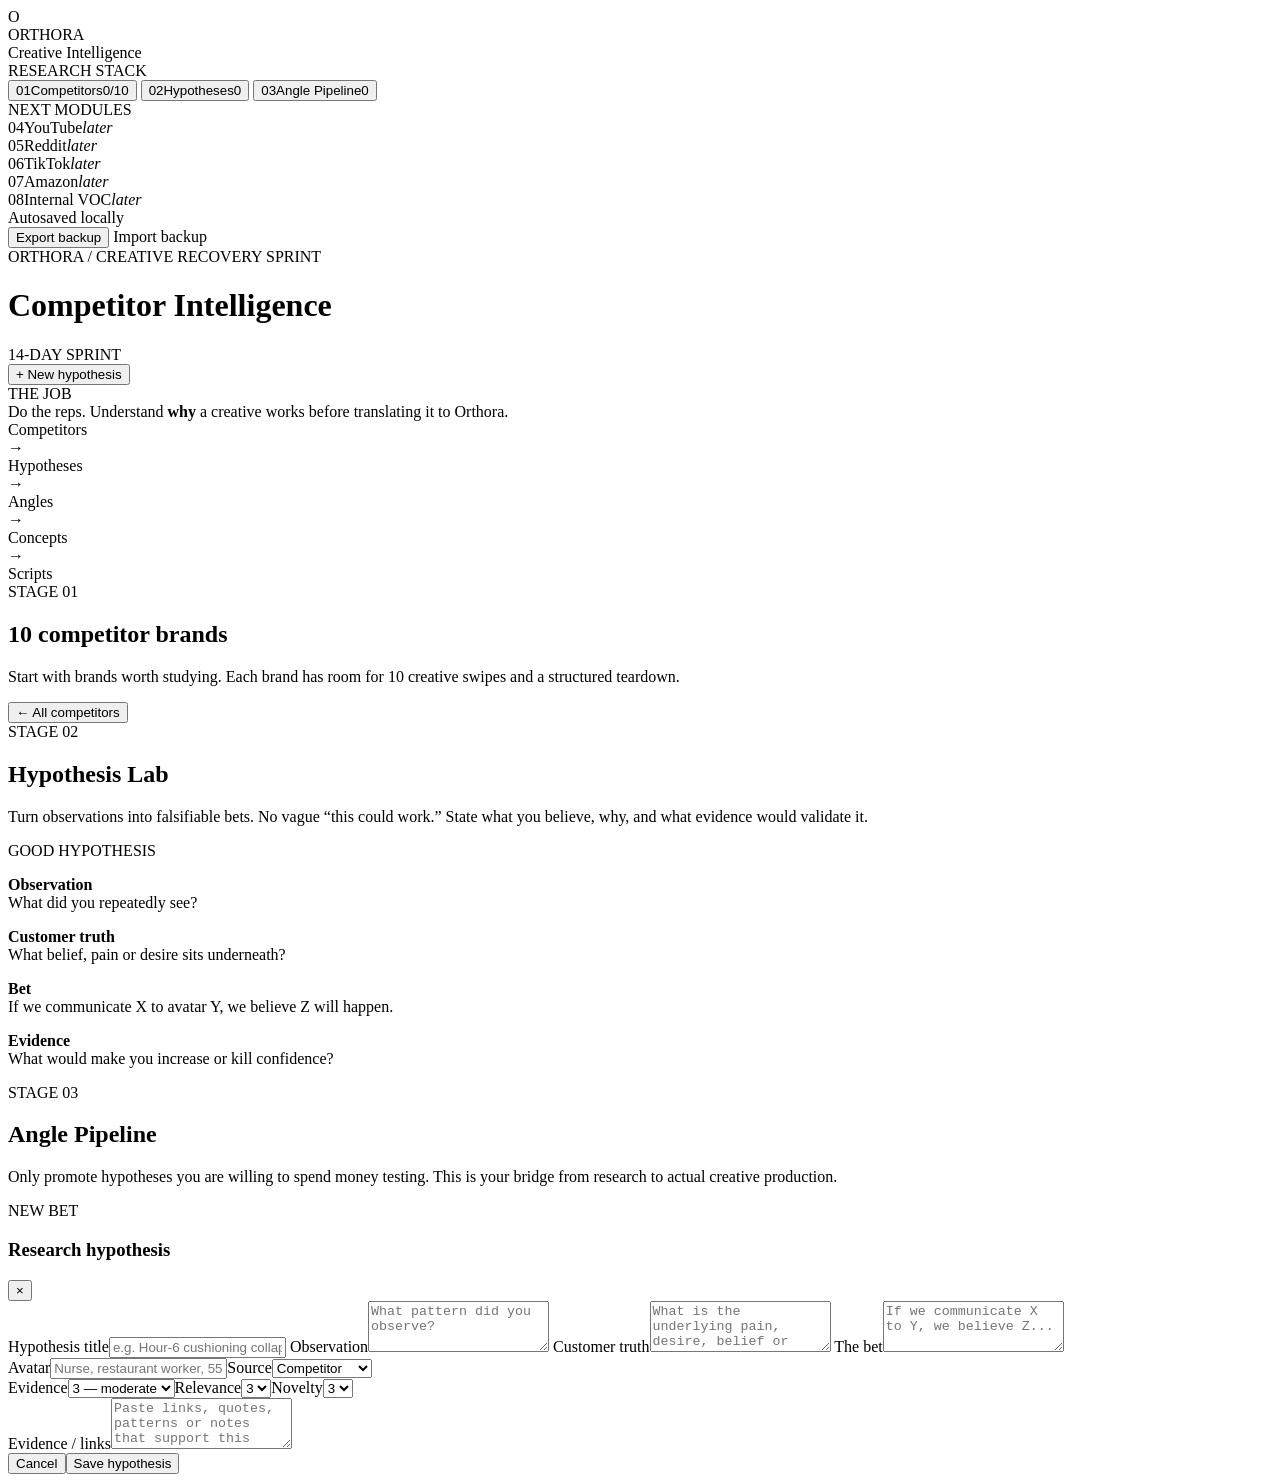
==== index.html @ 29a168a8 "Build Orthora creative intelligence workspace" ====
<!doctype html>
<html lang="en">
<head>
  <meta charset="UTF-8" />
  <meta name="viewport" content="width=device-width, initial-scale=1.0" />
  <meta name="theme-color" content="#0b0d10" />
  <title>Orthora Creative Intelligence</title>
  <link rel="preconnect" href="https://fonts.googleapis.com">
  <link rel="preconnect" href="https://fonts.gstatic.com" crossorigin>
  <link href="https://fonts.googleapis.com/css2?family=DM+Mono:wght@400;500&family=Inter:wght@400;500;600;700&display=swap" rel="stylesheet">
  <link rel="stylesheet" href="styles.css" />
</head>
<body>
  <div class="shell">
    <aside class="sidebar">
      <div class="brand-block">
        <div class="brand-mark">O</div>
        <div><div class="brand-name">ORTHORA</div><div class="brand-sub">Creative Intelligence</div></div>
      </div>
      <div class="stage-label">RESEARCH STACK</div>
      <nav class="nav">
        <button class="nav-item active" data-view="competitors"><span class="nav-index">01</span><span>Competitors</span><span class="nav-status" id="competitorNavCount">0/10</span></button>
        <button class="nav-item" data-view="hypotheses"><span class="nav-index">02</span><span>Hypotheses</span><span class="nav-status" id="hypothesisNavCount">0</span></button>
        <button class="nav-item" data-view="angles"><span class="nav-index">03</span><span>Angle Pipeline</span><span class="nav-status" id="angleNavCount">0</span></button>
      </nav>
      <div class="stage-label top-gap">NEXT MODULES</div>
      <div class="future-stack">
        <div class="future-row"><span>04</span><span>YouTube</span><em>later</em></div>
        <div class="future-row"><span>05</span><span>Reddit</span><em>later</em></div>
        <div class="future-row"><span>06</span><span>TikTok</span><em>later</em></div>
        <div class="future-row"><span>07</span><span>Amazon</span><em>later</em></div>
        <div class="future-row"><span>08</span><span>Internal VOC</span><em>later</em></div>
      </div>
      <div class="sidebar-bottom">
        <div class="autosave"><span class="pulse"></span> Autosaved locally</div>
        <button class="ghost-btn full" id="exportBtn">Export backup</button>
        <label class="ghost-btn full file-label">Import backup<input id="importInput" type="file" accept="application/json" hidden /></label>
      </div>
    </aside>

    <main class="main">
      <header class="topbar">
        <div><div class="eyebrow">ORTHORA / CREATIVE RECOVERY SPRINT</div><h1 id="pageTitle">Competitor Intelligence</h1></div>
        <div class="top-actions"><div class="sprint-pill">14-DAY SPRINT</div><button class="primary-btn" id="newHypothesisBtn">+ New hypothesis</button></div>
      </header>

      <section class="view active" id="competitorsView">
        <div class="intro-grid">
          <div class="statement-card"><div class="statement-kicker">THE JOB</div><div class="statement-text">Do the reps. Understand <strong>why</strong> a creative works before translating it to Orthora.</div></div>
          <div class="flow-card"><div class="flow-step active">Competitors</div><div class="flow-arrow">→</div><div class="flow-step">Hypotheses</div><div class="flow-arrow">→</div><div class="flow-step">Angles</div><div class="flow-arrow">→</div><div class="flow-step">Concepts</div><div class="flow-arrow">→</div><div class="flow-step">Scripts</div></div>
        </div>
        <div class="metrics" id="metrics"></div>
        <div class="section-head"><div><div class="section-label">STAGE 01</div><h2>10 competitor brands</h2></div><p>Start with brands worth studying. Each brand has room for 10 creative swipes and a structured teardown.</p></div>
        <div class="competitor-grid" id="competitorGrid"></div>
      </section>

      <section class="view" id="brandView"><div class="back-row"><button class="back-btn" id="backToCompetitors">← All competitors</button></div><div id="brandWorkspace"></div></section>

      <section class="view" id="hypothesesView">
        <div class="section-head wide-head"><div><div class="section-label">STAGE 02</div><h2>Hypothesis Lab</h2></div><p>Turn observations into falsifiable bets. No vague “this could work.” State what you believe, why, and what evidence would validate it.</p></div>
        <div class="hypothesis-layout"><div id="hypothesisList" class="hypothesis-list"></div><div class="principles-card"><div class="statement-kicker">GOOD HYPOTHESIS</div><p><strong>Observation</strong><br>What did you repeatedly see?</p><p><strong>Customer truth</strong><br>What belief, pain or desire sits underneath?</p><p><strong>Bet</strong><br>If we communicate X to avatar Y, we believe Z will happen.</p><p><strong>Evidence</strong><br>What would make you increase or kill confidence?</p></div></div>
      </section>

      <section class="view" id="anglesView">
        <div class="section-head wide-head"><div><div class="section-label">STAGE 03</div><h2>Angle Pipeline</h2></div><p>Only promote hypotheses you are willing to spend money testing. This is your bridge from research to actual creative production.</p></div>
        <div class="angle-board" id="angleBoard"></div>
      </section>
    </main>
  </div>

  <div class="modal-backdrop" id="modalBackdrop"><div class="modal" id="hypothesisModal">
    <div class="modal-head"><div><div class="section-label">NEW BET</div><h3>Research hypothesis</h3></div><button class="icon-btn" id="closeModal">×</button></div>
    <form id="hypothesisForm">
      <label>Hypothesis title<input name="title" required placeholder="e.g. Hour-6 cushioning collapse" /></label>
      <label>Observation<textarea name="observation" rows="3" placeholder="What pattern did you observe?"></textarea></label>
      <label>Customer truth<textarea name="truth" rows="3" placeholder="What is the underlying pain, desire, belief or frustration?"></textarea></label>
      <label>The bet<textarea name="bet" rows="3" placeholder="If we communicate X to Y, we believe Z..."></textarea></label>
      <div class="form-grid two"><label>Avatar<input name="avatar" placeholder="Nurse, restaurant worker, 55+..." /></label><label>Source<select name="source"><option>Competitor</option><option>YouTube</option><option>Reddit</option><option>TikTok</option><option>Amazon</option><option>Internal VOC</option><option>Multiple</option></select></label></div>
      <div class="form-grid three"><label>Evidence<select name="evidence"><option value="1">1 — weak</option><option value="2">2</option><option value="3" selected>3 — moderate</option><option value="4">4</option><option value="5">5 — strong</option></select></label><label>Relevance<select name="relevance"><option value="1">1</option><option value="2">2</option><option value="3" selected>3</option><option value="4">4</option><option value="5">5</option></select></label><label>Novelty<select name="novelty"><option value="1">1</option><option value="2">2</option><option value="3" selected>3</option><option value="4">4</option><option value="5">5</option></select></label></div>
      <label>Evidence / links<textarea name="evidenceNotes" rows="3" placeholder="Paste links, quotes, patterns or notes that support this bet."></textarea></label>
      <div class="modal-actions"><button type="button" class="ghost-btn" id="cancelModal">Cancel</button><button class="primary-btn" type="submit">Save hypothesis</button></div>
    </form>
  </div></div>

  <template id="swipeTemplate"><details class="swipe-card"><summary><div class="swipe-number"></div><div class="swipe-summary-main"><strong class="swipe-title-display">Untitled creative</strong><span class="swipe-format-display">Not analyzed</span></div><div class="swipe-completeness"><span></span></div><div class="chevron">⌄</div></summary><div class="swipe-body">
    <div class="form-grid two"><label>Creative name<input data-field="title" placeholder="e.g. Nurse comparison VSL" /></label><label>Creative URL<input data-field="url" type="url" placeholder="Meta Ad Library / TikTok / landing page" /></label></div>
    <div class="form-grid three"><label>Avatar<input data-field="avatar" placeholder="Who is this for?" /></label><label>Format<select data-field="format"><option value="">Select</option><option>UGC</option><option>VSL</option><option>Static</option><option>Listicle</option><option>Comparison</option><option>Testimonial</option><option>Founder</option><option>Authority</option><option>Demo</option><option>Other</option></select></label><label>Awareness<select data-field="awareness"><option value="">Select</option><option>Unaware</option><option>Problem aware</option><option>Solution aware</option><option>Product aware</option><option>Most aware</option></select></label></div>
    <label>Transcript / copy<textarea data-field="transcript" rows="7" placeholder="Paste the creative transcript or full copy. Do this manually — this is where the reps begin."></textarea></label>
    <div class="analysis-grid"><label>Angle<textarea data-field="angle" rows="3" placeholder="What core lens makes the problem/desire feel compelling?"></textarea></label><label>Hook<textarea data-field="hook" rows="3" placeholder="What earns the first 1–3 seconds?"></textarea></label><label>Lead<textarea data-field="lead" rows="3" placeholder="How does it deepen attention after the hook?"></textarea></label><label>Mechanism<textarea data-field="mechanism" rows="3" placeholder="Why does the problem happen / why does this solution work?"></textarea></label><label>Problem<textarea data-field="problem" rows="3" placeholder="What painful problem is being made vivid?"></textarea></label><label>Desire<textarea data-field="desire" rows="3" placeholder="What outcome does the customer really want?"></textarea></label><label>Proof<textarea data-field="proof" rows="3" placeholder="Reviews, demo, specificity, authority, social proof..."></textarea></label><label>Offer<textarea data-field="offer" rows="3" placeholder="Price, guarantee, bundle, urgency, risk reversal..."></textarea></label></div>
    <label>Why do you believe this works?<textarea data-field="why" rows="5" placeholder="Your analysis. What is doing the heavy lifting? Be specific."></textarea></label>
    <label>Orthora translation<textarea data-field="translation" rows="5" placeholder="Not a copy. How could the underlying logic be translated to Orthora without stealing surface-level execution?"></textarea></label>
    <div class="swipe-actions"><button class="ghost-btn create-hypothesis-from-swipe" type="button">→ Turn into hypothesis</button><button class="danger-link clear-swipe" type="button">Clear swipe</button></div>
  </div></details></template>

  <script src="app.js"></script>
</body>
</html>
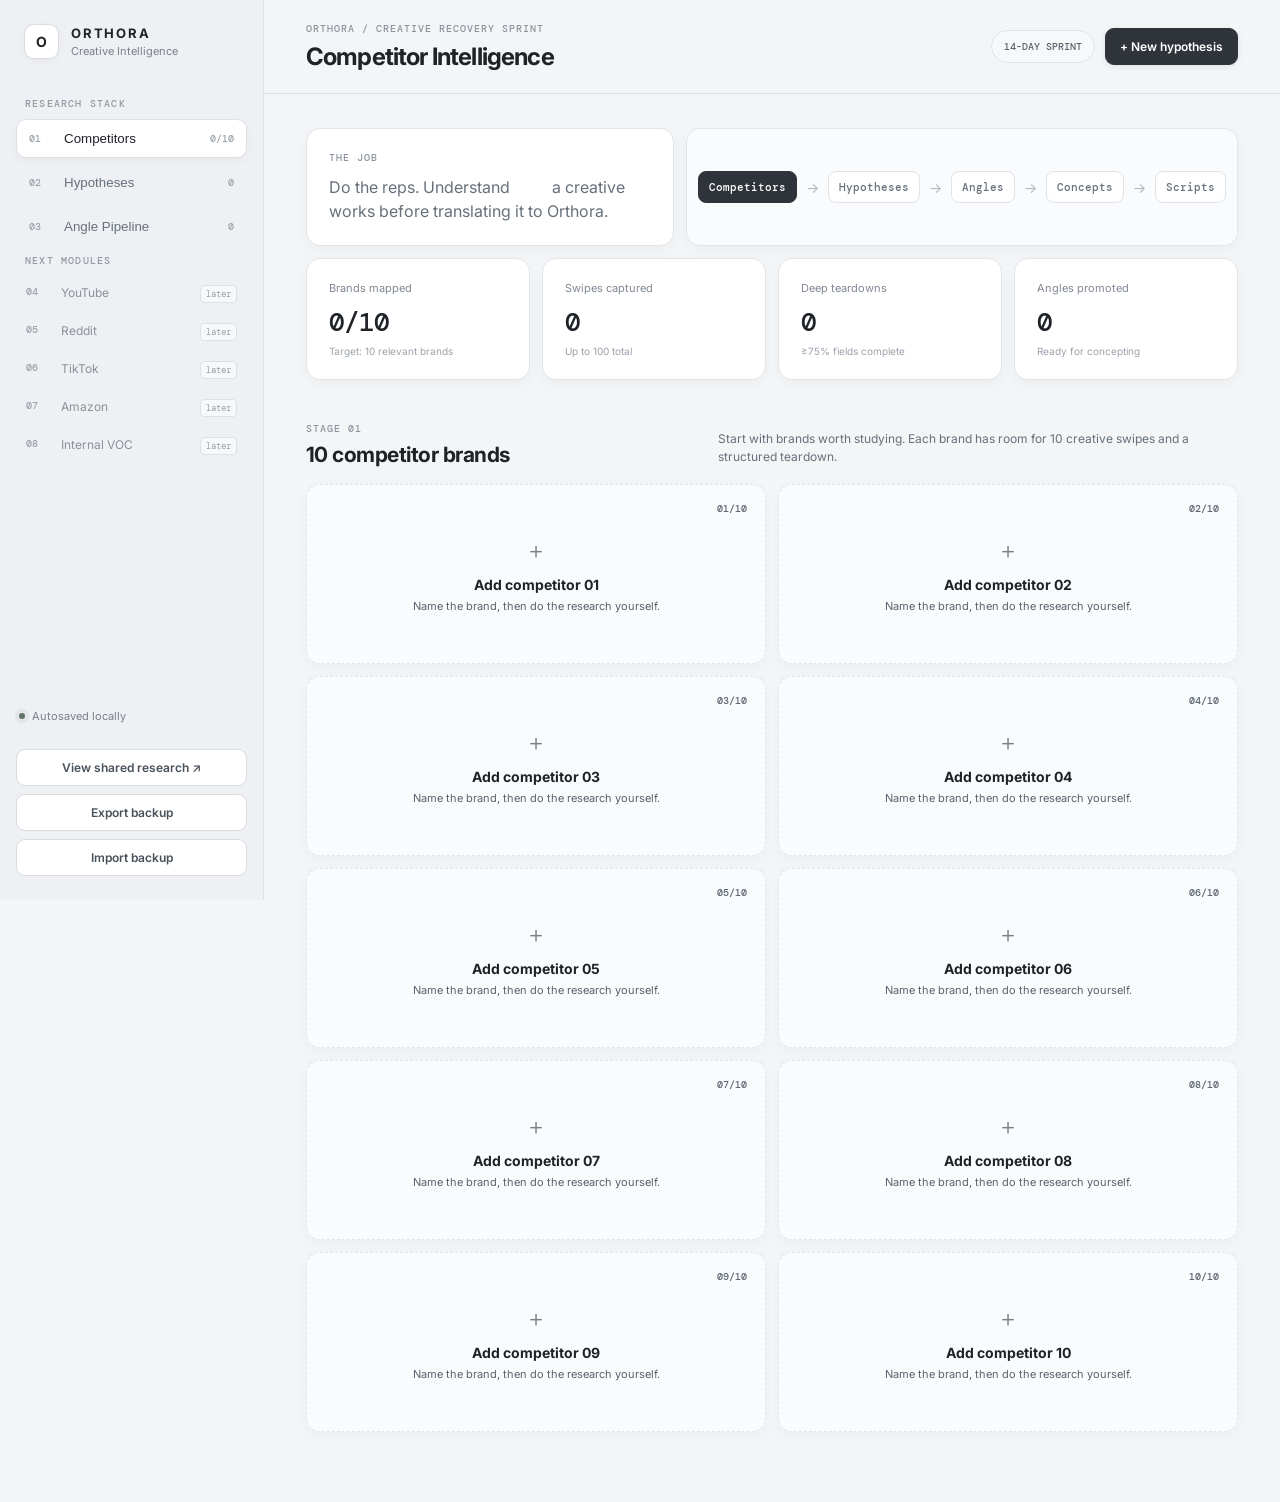
==== commit c7ab8a51: "Link the existing dashboard to Justin's public research snapshot" ====
--- a/index.html
+++ b/index.html
@@ -33,6 +33,7 @@
       </div>
       <div class="sidebar-bottom">
         <div class="autosave"><span class="pulse"></span> Autosaved locally</div>
+        <a class="ghost-btn full" style="display:block;text-align:center;text-decoration:none;margin-top:10px" href="shared.html" target="_blank" rel="noopener">View shared research ↗</a>
         <button class="ghost-btn full" id="exportBtn">Export backup</button>
         <label class="ghost-btn full file-label">Import backup<input id="importInput" type="file" accept="application/json" hidden /></label>
       </div>
--- a/styles.css
+++ b/styles.css
@@ -0,0 +1,727 @@
+:root{--bg:#090b0e;--panel:#101318;--panel2:#15191f;--border:#252b34;--border2:#303742;--text:#f2f4f7;--muted:#8e98a7;--accent:#ff6b35;--good:#70d6a2;--danger:#f17676;--shadow:0 24px 70px rgba(0,0,0,.28)}*{box-sizing:border-box}html{background:var(--bg)}body{margin:0;background:var(--bg);color:var(--text);font-family:Inter,system-ui,sans-serif;font-size:14px}.shell{min-height:100vh;display:grid;grid-template-columns:264px 1fr}.sidebar{position:sticky;top:0;height:100vh;border-right:1px solid var(--border);background:#0c0f13;padding:26px 18px;display:flex;flex-direction:column}.brand-block{display:flex;align-items:center;gap:12px;padding:0 8px 30px}.brand-mark{width:35px;height:35px;border:1px solid #4d5561;border-radius:10px;display:grid;place-items:center;font-weight:700;background:linear-gradient(145deg,#1b2027,#0e1115)}.brand-name{font-size:13px;font-weight:700;letter-spacing:.14em}.brand-sub{font-size:11px;color:var(--muted);margin-top:3px}.stage-label{font:500 10px/1 'DM Mono',monospace;color:#56606d;letter-spacing:.12em;margin:8px 9px 10px}.top-gap{margin-top:28px}.nav{display:grid;gap:5px}.nav-item{display:grid;grid-template-columns:27px 1fr auto;align-items:center;gap:8px;width:100%;border:1px solid transparent;background:transparent;color:#9ba4b0;border-radius:9px;padding:10px;text-align:left;cursor:pointer}.nav-item:hover{background:#12161b}.nav-item.active{color:#fff;border-color:#2b313a;background:#15191f}.nav-index,.future-row>span:first-child{font:500 10px 'DM Mono',monospace;color:#5e6875}.nav-status{font:500 10px 'DM Mono',monospace;color:#727d8b}.future-stack{display:grid;gap:2px}.future-row{display:grid;grid-template-columns:27px 1fr auto;gap:8px;padding:9px 10px;color:#596370;font-size:12px}.future-row em{font-style:normal;font:400 9px 'DM Mono',monospace;border:1px solid #232a32;padding:2px 5px;border-radius:4px}.sidebar-bottom{margin-top:auto;display:grid;gap:8px}.autosave{font-size:11px;color:#6f7986;padding:8px 3px;display:flex;align-items:center;gap:7px}.pulse{width:6px;height:6px;border-radius:50%;background:var(--good);box-shadow:0 0 0 4px rgba(112,214,162,.07)}.main{min-width:0}.topbar{height:94px;border-bottom:1px solid var(--border);display:flex;align-items:center;justify-content:space-between;padding:0 42px;position:sticky;top:0;background:rgba(9,11,14,.9);backdrop-filter:blur(18px);z-index:20}.eyebrow,.section-label,.statement-kicker{font:500 10px 'DM Mono',monospace;color:#65707e;letter-spacing:.13em}.topbar h1{font-size:24px;margin:7px 0 0;letter-spacing:-.035em}.top-actions{display:flex;gap:10px;align-items:center}.sprint-pill{font:500 10px 'DM Mono',monospace;border:1px solid #373e48;color:#98a1ad;border-radius:99px;padding:9px 12px}.primary-btn,.ghost-btn,.back-btn,.icon-btn{font:600 12px Inter;border-radius:8px;padding:10px 13px;cursor:pointer}.primary-btn{border:1px solid #e65c2b;background:var(--accent);color:white}.primary-btn:hover{background:#ff7847}.ghost-btn,.back-btn{background:#11151a;border:1px solid var(--border2);color:#b8c0ca}.ghost-btn:hover,.back-btn:hover{border-color:#4a5360;color:white}.full{width:100%;text-align:center}.file-label{display:block}.view{display:none;padding:34px 42px 70px}.view.active{display:block}.intro-grid{display:grid;grid-template-columns:1fr 1.5fr;gap:12px}.statement-card,.flow-card,.metric-card,.competitor-card,.principles-card,.hypothesis-card,.angle-card,.brand-hero,.brand-meta-card,.empty-state{border:1px solid var(--border);background:linear-gradient(180deg,#11151a,#0f1216);border-radius:12px}.statement-card{padding:22px}.statement-text{font-size:16px;line-height:1.5;margin-top:11px;color:#bcc4ce}.statement-text strong{color:#fff}.flow-card{padding:16px 19px;display:flex;align-items:center;justify-content:center;gap:9px;overflow:auto}.flow-step{white-space:nowrap;font:500 11px 'DM Mono',monospace;border:1px solid #303640;border-radius:6px;padding:8px 9px;color:#8d97a4;background:#0d1014}.flow-step.active{color:#fff;border-color:#70452f;background:#1b1411}.flow-arrow{color:#404954}.metrics{display:grid;grid-template-columns:repeat(4,1fr);gap:12px;margin-top:12px}.metric-card{padding:17px 18px}.metric-name{font-size:11px;color:var(--muted);margin-bottom:10px}.metric-value{font:500 24px 'DM Mono',monospace;letter-spacing:-.04em}.metric-sub{font-size:10px;color:#616b77;margin-top:6px}.section-head{display:flex;align-items:end;justify-content:space-between;margin:42px 0 17px}.section-head h2{font-size:21px;margin:7px 0 0;letter-spacing:-.025em}.section-head p{max-width:520px;color:#7d8794;font-size:12px;line-height:1.55;margin:0}.wide-head{margin-top:8px}.competitor-grid{display:grid;grid-template-columns:repeat(2,minmax(0,1fr));gap:12px}.competitor-card{min-height:180px;padding:20px;cursor:pointer;position:relative;transition:.18s ease}.competitor-card:hover{border-color:#414955;transform:translateY(-1px);background:linear-gradient(180deg,#15191f,#101318)}.competitor-card.empty{display:flex;align-items:center;justify-content:center;text-align:center;border-style:dashed;color:#5f6976}.empty-plus{font-size:22px;color:#767f8b;margin-bottom:10px}.competitor-slot{position:absolute;top:17px;right:18px;font:500 10px 'DM Mono',monospace;color:#59636f}.competitor-domain{font:400 10px 'DM Mono',monospace;color:#66717e;margin-bottom:18px}.competitor-name{font-size:19px;font-weight:650;letter-spacing:-.03em}.competitor-notes{font-size:11px;color:#737e8a;margin-top:8px;line-height:1.5;white-space:nowrap;overflow:hidden;text-overflow:ellipsis;max-width:85%}.progress-line{height:3px;background:#1d232a;border-radius:4px;margin-top:28px;overflow:hidden}.progress-line>span{display:block;height:100%;background:var(--accent);border-radius:4px}.card-footer{display:flex;justify-content:space-between;color:#66717d;font:400 10px 'DM Mono',monospace;margin-top:9px}.back-row{margin-bottom:15px}.back-btn{padding:8px 10px}.brand-hero{padding:24px;display:grid;grid-template-columns:1fr 260px;gap:28px}.brand-title-row{display:flex;align-items:center;gap:12px}.brand-title-row input{font-size:28px;font-weight:700;letter-spacing:-.04em;background:transparent;border:0;border-bottom:1px dashed #38414c;color:white;outline:none;min-width:0;width:100%;padding:3px 0 6px}.brand-meta{display:grid;grid-template-columns:1fr 1fr;gap:12px;margin-top:22px}.brand-meta label,.swipe-body label,.modal label{display:grid;gap:7px;color:#87919e;font-size:10px;font-weight:600;letter-spacing:.035em}.brand-meta input,.brand-meta textarea,input,textarea,select{width:100%;background:#0c0f13;border:1px solid #2b323b;color:#e7eaf0;border-radius:7px;padding:10px 11px;font:400 12px Inter;outline:none}textarea{resize:vertical;line-height:1.5}input:focus,textarea:focus,select:focus{border-color:#636e7c;box-shadow:0 0 0 3px rgba(255,255,255,.025)}.brand-meta-card{padding:18px}.brand-score{font:500 42px 'DM Mono',monospace}.brand-score-label{font-size:10px;color:#6e7885;margin-top:3px}.brand-score-caption{font-size:11px;color:#7d8793;line-height:1.5;margin-top:21px}.swipes-head{display:flex;justify-content:space-between;align-items:center;margin:34px 0 12px}.swipes-head h3{margin:0;font-size:17px}.swipes-head p{margin:5px 0 0;color:#68727f;font-size:11px}.swipe-stack{display:grid;gap:8px}.swipe-card{border:1px solid var(--border);background:#0f1216;border-radius:10px;overflow:hidden}.swipe-card[open]{border-color:#343c47}.swipe-card summary{list-style:none;display:grid;grid-template-columns:36px 1fr 110px 25px;gap:12px;align-items:center;padding:13px 15px;cursor:pointer}.swipe-card summary::-webkit-details-marker{display:none}.swipe-number{font:500 10px 'DM Mono',monospace;color:#606a76}.swipe-summary-main{display:grid;gap:3px}.swipe-summary-main strong{font-size:12px}.swipe-summary-main span{font-size:10px;color:#626c79}.swipe-completeness{height:3px;background:#20262d;border-radius:4px}.swipe-completeness span{display:block;height:100%;background:#d4653e;border-radius:4px}.chevron{color:#58626f;font-size:16px}.swipe-body{border-top:1px solid var(--border);padding:18px;display:grid;gap:14px}.form-grid{display:grid;gap:12px}.form-grid.two{grid-template-columns:1fr 1fr}.form-grid.three{grid-template-columns:repeat(3,1fr)}.analysis-grid{display:grid;grid-template-columns:1fr 1fr;gap:12px}.swipe-actions{display:flex;justify-content:space-between;align-items:center;padding-top:4px}.danger-link{border:0;background:transparent;color:#825b5b;font-size:10px;cursor:pointer}.danger-link:hover{color:var(--danger)}.hypothesis-layout{display:grid;grid-template-columns:minmax(0,1fr) 290px;gap:14px}.hypothesis-list{display:grid;gap:10px;align-content:start}.principles-card{padding:20px;align-self:start;position:sticky;top:125px}.principles-card p{font-size:11px;color:#77818e;line-height:1.55;border-top:1px solid #232932;padding-top:12px}.principles-card strong{color:#ccd2da}.hypothesis-card{padding:18px}.hyp-top{display:flex;justify-content:space-between;gap:15px}.hyp-title{font-size:15px;font-weight:650}.hyp-meta{display:flex;gap:7px;margin-top:7px;flex-wrap:wrap}.tag{font:500 9px 'DM Mono',monospace;border:1px solid #313842;border-radius:5px;color:#7f8996;padding:4px 6px}.score-tag{color:#ef9c77;border-color:#513528;background:#17110f}.hyp-body{display:grid;grid-template-columns:1fr 1fr;gap:12px;margin-top:16px}.hyp-block{border-top:1px solid #252b33;padding-top:11px}.hyp-block span{display:block;font:500 9px 'DM Mono',monospace;color:#5f6975;margin-bottom:6px}.hyp-block p{margin:0;color:#9ba4b0;font-size:11px;line-height:1.55}.hyp-actions{display:flex;gap:8px;justify-content:flex-end;margin-top:15px}.angle-board{display:grid;grid-template-columns:repeat(3,1fr);gap:12px}.angle-column{border:1px solid var(--border);background:#0d1014;border-radius:12px;min-height:420px;padding:12px}.angle-column-head{display:flex;justify-content:space-between;align-items:center;padding:7px 5px 13px;color:#828c99;font:500 10px 'DM Mono',monospace}.angle-card{padding:14px;margin-bottom:8px}.angle-card h4{font-size:12px;margin:0 0 7px}.angle-card p{font-size:10px;color:#727c89;line-height:1.5;margin:0}.angle-card .mini-actions{display:flex;gap:6px;margin-top:12px}.tiny-btn{font:500 9px Inter;border:1px solid #2d343d;background:#12161b;color:#8d97a4;border-radius:5px;padding:6px 7px;cursor:pointer}.tiny-btn:hover{color:#fff}.empty-state{padding:30px;text-align:center;color:#68727e;font-size:12px}.modal-backdrop{position:fixed;inset:0;background:rgba(0,0,0,.72);display:none;align-items:center;justify-content:center;z-index:100;padding:25px}.modal-backdrop.show{display:flex}.modal{width:min(700px,100%);max-height:90vh;overflow:auto;background:#11151a;border:1px solid #343b45;border-radius:14px;padding:22px;box-shadow:var(--shadow)}.modal-head{display:flex;justify-content:space-between;align-items:flex-start;margin-bottom:20px}.modal h3{font-size:20px;margin:5px 0 0}.icon-btn{background:transparent;border:1px solid #333a43;color:#8b95a2;width:34px;height:34px;padding:0;font-size:20px}.modal form{display:grid;gap:13px}.modal-actions{display:flex;justify-content:flex-end;gap:8px;margin-top:7px}.toast{position:fixed;right:25px;bottom:25px;background:#181d23;border:1px solid #39414c;border-radius:8px;padding:11px 14px;color:#bdc5ce;font-size:11px;z-index:200;box-shadow:var(--shadow)}@media(max-width:1050px){.shell{grid-template-columns:220px 1fr}.topbar,.view{padding-left:25px;padding-right:25px}.metrics{grid-template-columns:1fr 1fr}.intro-grid{grid-template-columns:1fr}.competitor-grid{grid-template-columns:1fr}.brand-hero{grid-template-columns:1fr}.hypothesis-layout{grid-template-columns:1fr}.principles-card{position:static}.angle-board{grid-template-columns:1fr}.analysis-grid{grid-template-columns:1fr}}@media(max-width:760px){.shell{display:block}.sidebar{position:relative;height:auto;border-right:0;border-bottom:1px solid var(--border)}.future-stack,.stage-label.top-gap{display:none}.sidebar-bottom{margin-top:20px;grid-template-columns:1fr 1fr}.autosave{grid-column:1/-1}.topbar{position:relative;height:auto;padding:22px;align-items:flex-start;gap:14px}.top-actions{flex-direction:column;align-items:flex-end}.view{padding:24px 18px 60px}.metrics{grid-template-columns:1fr 1fr}.flow-card{justify-content:flex-start}.form-grid.two,.form-grid.three,.brand-meta{grid-template-columns:1fr}.swipe-card summary{grid-template-columns:31px 1fr 70px 18px}}
+
+/* High-contrast black & white mode */
+:root{
+  --bg:#000000;
+  --panel:#000000;
+  --panel2:#070707;
+  --border:#2f2f2f;
+  --border2:#5a5a5a;
+  --text:#ffffff;
+  --muted:#c9c9c9;
+  --accent:#ffffff;
+  --good:#ffffff;
+  --danger:#ffffff;
+  --shadow:0 24px 70px rgba(0,0,0,.55);
+}
+
+html,body,.sidebar,.main,.topbar{
+  background:#000000 !important;
+  color:#ffffff !important;
+}
+
+.sidebar{
+  border-right:1px solid #333 !important;
+}
+
+.topbar{
+  border-bottom:1px solid #333 !important;
+  background:rgba(0,0,0,.96) !important;
+}
+
+.brand-mark,
+.nav-item.active,
+.statement-card,
+.flow-card,
+.metric-card,
+.competitor-card,
+.principles-card,
+.hypothesis-card,
+.angle-card,
+.brand-hero,
+.brand-meta-card,
+.empty-state,
+.swipe-card,
+.angle-column,
+.modal{
+  background:#000000 !important;
+  border-color:#3a3a3a !important;
+  color:#ffffff !important;
+}
+
+.competitor-card:hover,
+.nav-item:hover{
+  background:#0a0a0a !important;
+  border-color:#ffffff !important;
+}
+
+.primary-btn{
+  background:#ffffff !important;
+  color:#000000 !important;
+  border-color:#ffffff !important;
+}
+
+.primary-btn:hover{
+  background:#e8e8e8 !important;
+}
+
+.ghost-btn,
+.back-btn,
+.icon-btn,
+.tiny-btn{
+  background:#000000 !important;
+  color:#ffffff !important;
+  border-color:#666 !important;
+}
+
+.ghost-btn:hover,
+.back-btn:hover,
+.icon-btn:hover,
+.tiny-btn:hover{
+  border-color:#ffffff !important;
+  color:#ffffff !important;
+}
+
+input,textarea,select{
+  background:#000000 !important;
+  color:#ffffff !important;
+  border-color:#555 !important;
+}
+
+input:focus,textarea:focus,select:focus{
+  border-color:#ffffff !important;
+  box-shadow:0 0 0 2px rgba(255,255,255,.12) !important;
+}
+
+input::placeholder,
+textarea::placeholder{
+  color:#777 !important;
+}
+
+.eyebrow,
+.section-label,
+.statement-kicker,
+.stage-label,
+.nav-index,
+.nav-status,
+.metric-name,
+.metric-sub,
+.competitor-domain,
+.competitor-notes,
+.card-footer,
+.brand-score-label,
+.brand-score-caption,
+.swipes-head p,
+.swipe-summary-main span,
+.future-row,
+.hyp-block span,
+.hyp-block p,
+.angle-card p,
+.autosave{
+  color:#bdbdbd !important;
+}
+
+.statement-text,
+.section-head p,
+.principles-card p{
+  color:#d6d6d6 !important;
+}
+
+.progress-line,
+.swipe-completeness{
+  background:#222 !important;
+}
+
+.progress-line>span,
+.swipe-completeness span{
+  background:#ffffff !important;
+}
+
+.tag,
+.score-tag,
+.sprint-pill,
+.future-row em{
+  color:#ffffff !important;
+  border-color:#555 !important;
+  background:#000000 !important;
+}
+
+.pulse{
+  background:#ffffff !important;
+  box-shadow:0 0 0 4px rgba(255,255,255,.08) !important;
+}
+
+.danger-link{
+  color:#bdbdbd !important;
+}
+
+.danger-link:hover{
+  color:#ffffff !important;
+}
+
+
+/* Clean white workspace mode */
+:root{
+  --bg:#ffffff !important;
+  --panel:#ffffff !important;
+  --panel2:#f7f7f7 !important;
+  --border:#dddddd !important;
+  --border2:#c8c8c8 !important;
+  --text:#111111 !important;
+  --muted:#666666 !important;
+  --accent:#111111 !important;
+  --good:#111111 !important;
+  --danger:#111111 !important;
+  --shadow:0 12px 30px rgba(0,0,0,.08) !important;
+}
+
+html,
+body,
+.shell,
+.main,
+.sidebar,
+.topbar,
+.view{
+  background:#ffffff !important;
+  color:#111111 !important;
+}
+
+.sidebar{
+  border-right:1px solid #dddddd !important;
+}
+
+.topbar{
+  border-bottom:1px solid #dddddd !important;
+  background:#ffffff !important;
+  backdrop-filter:none !important;
+}
+
+.brand-mark,
+.nav-item.active,
+.statement-card,
+.flow-card,
+.metric-card,
+.competitor-card,
+.principles-card,
+.hypothesis-card,
+.angle-card,
+.brand-hero,
+.brand-meta-card,
+.empty-state,
+.swipe-card,
+.angle-column,
+.modal{
+  background:#ffffff !important;
+  border-color:#dddddd !important;
+  color:#111111 !important;
+  box-shadow:none !important;
+}
+
+.competitor-card:hover,
+.nav-item:hover{
+  background:#f7f7f7 !important;
+  border-color:#bdbdbd !important;
+}
+
+.nav-item.active{
+  background:#f3f3f3 !important;
+  border-color:#cfcfcf !important;
+}
+
+.primary-btn{
+  background:#111111 !important;
+  color:#ffffff !important;
+  border-color:#111111 !important;
+}
+
+.primary-btn:hover{
+  background:#2a2a2a !important;
+}
+
+.ghost-btn,
+.back-btn,
+.icon-btn,
+.tiny-btn{
+  background:#ffffff !important;
+  color:#111111 !important;
+  border-color:#cfcfcf !important;
+}
+
+.ghost-btn:hover,
+.back-btn:hover,
+.icon-btn:hover,
+.tiny-btn:hover{
+  background:#f5f5f5 !important;
+  border-color:#999999 !important;
+  color:#111111 !important;
+}
+
+input,
+textarea,
+select{
+  background:#ffffff !important;
+  color:#111111 !important;
+  border-color:#cccccc !important;
+}
+
+input:focus,
+textarea:focus,
+select:focus{
+  border-color:#111111 !important;
+  box-shadow:0 0 0 2px rgba(0,0,0,.06) !important;
+}
+
+input::placeholder,
+textarea::placeholder{
+  color:#999999 !important;
+}
+
+.eyebrow,
+.section-label,
+.statement-kicker,
+.stage-label,
+.nav-index,
+.nav-status,
+.metric-name,
+.metric-sub,
+.competitor-domain,
+.competitor-notes,
+.card-footer,
+.brand-score-label,
+.brand-score-caption,
+.swipes-head p,
+.swipe-summary-main span,
+.future-row,
+.hyp-block span,
+.hyp-block p,
+.angle-card p,
+.autosave,
+.section-head p,
+.principles-card p,
+.statement-text{
+  color:#666666 !important;
+}
+
+.brand-name,
+.topbar h1,
+.section-head h2,
+.competitor-name,
+.hyp-title,
+.angle-card h4,
+.swipe-summary-main strong{
+  color:#111111 !important;
+}
+
+.progress-line,
+.swipe-completeness{
+  background:#eeeeee !important;
+}
+
+.progress-line>span,
+.swipe-completeness span{
+  background:#111111 !important;
+}
+
+.tag,
+.score-tag,
+.sprint-pill,
+.future-row em{
+  color:#111111 !important;
+  border-color:#cccccc !important;
+  background:#ffffff !important;
+}
+
+.flow-step{
+  background:#ffffff !important;
+  color:#555555 !important;
+  border-color:#d5d5d5 !important;
+}
+
+.flow-step.active{
+  background:#111111 !important;
+  color:#ffffff !important;
+  border-color:#111111 !important;
+}
+
+.flow-arrow,
+.chevron{
+  color:#888888 !important;
+}
+
+.pulse{
+  background:#111111 !important;
+  box-shadow:0 0 0 4px rgba(0,0,0,.05) !important;
+}
+
+.danger-link{
+  color:#666666 !important;
+}
+
+.danger-link:hover{
+  color:#111111 !important;
+}
+
+.modal-backdrop{
+  background:rgba(0,0,0,.25) !important;
+}
+
+
+/* Friendly neutral workspace */
+:root{
+  --bg:#f4f5f7 !important;
+  --panel:#ffffff !important;
+  --panel2:#f8f9fb !important;
+  --border:#e2e5e9 !important;
+  --border2:#cfd4da !important;
+  --text:#1f2328 !important;
+  --muted:#6f7782 !important;
+  --accent:#2f343a !important;
+  --good:#4f6b5a !important;
+  --danger:#9b5555 !important;
+  --shadow:0 8px 24px rgba(20,25,35,.06) !important;
+}
+
+html,body,.shell,.main,.view{
+  background:#f4f5f7 !important;
+  color:#1f2328 !important;
+}
+
+.sidebar{
+  background:#eef0f3 !important;
+  border-right:1px solid #dde1e6 !important;
+  padding:24px 16px !important;
+}
+
+.topbar{
+  background:rgba(244,245,247,.94) !important;
+  border-bottom:1px solid #dde1e6 !important;
+  backdrop-filter:blur(10px) !important;
+}
+
+.brand-mark{
+  background:#ffffff !important;
+  color:#1f2328 !important;
+  border:1px solid #d9dde2 !important;
+  box-shadow:0 2px 8px rgba(20,25,35,.04) !important;
+}
+
+.brand-name{color:#1f2328 !important;}
+.brand-sub{color:#7a828c !important;}
+
+.stage-label{
+  color:#9299a3 !important;
+  margin-top:10px !important;
+}
+
+.nav-item{
+  border-radius:10px !important;
+  padding:11px 12px !important;
+  color:#68717c !important;
+}
+
+.nav-item:hover{
+  background:#e7e9ed !important;
+  border-color:transparent !important;
+}
+
+.nav-item.active{
+  background:#ffffff !important;
+  color:#1f2328 !important;
+  border-color:#dde1e6 !important;
+  box-shadow:0 3px 10px rgba(20,25,35,.04) !important;
+}
+
+.nav-index,.nav-status,.future-row>span:first-child{
+  color:#9aa1aa !important;
+}
+
+.future-row{
+  color:#8a929c !important;
+}
+
+.future-row em{
+  background:#f7f8fa !important;
+  color:#9aa1aa !important;
+  border-color:#dde1e6 !important;
+}
+
+.autosave{
+  color:#78818c !important;
+}
+
+.statement-card,
+.flow-card,
+.metric-card,
+.competitor-card,
+.principles-card,
+.hypothesis-card,
+.angle-card,
+.brand-hero,
+.brand-meta-card,
+.empty-state,
+.swipe-card,
+.angle-column,
+.modal{
+  background:#ffffff !important;
+  border:1px solid #e1e4e8 !important;
+  color:#1f2328 !important;
+  box-shadow:0 4px 14px rgba(20,25,35,.035) !important;
+  border-radius:14px !important;
+}
+
+.statement-card,
+.flow-card,
+.metric-card,
+.brand-hero,
+.brand-meta-card,
+.principles-card{
+  padding:22px !important;
+}
+
+.competitor-card{
+  padding:22px !important;
+  transition:transform .16s ease, box-shadow .16s ease, border-color .16s ease !important;
+}
+
+.competitor-card:hover{
+  transform:translateY(-2px) !important;
+  border-color:#cfd4da !important;
+  box-shadow:0 10px 24px rgba(20,25,35,.06) !important;
+  background:#ffffff !important;
+}
+
+.competitor-card.empty{
+  background:#fafbfc !important;
+  border-style:dashed !important;
+}
+
+.eyebrow,
+.section-label,
+.statement-kicker{
+  color:#8b939d !important;
+  letter-spacing:.1em !important;
+}
+
+.topbar h1,
+.section-head h2,
+.competitor-name,
+.hyp-title,
+.angle-card h4,
+.swipe-summary-main strong{
+  color:#1f2328 !important;
+}
+
+.statement-text,
+.section-head p,
+.principles-card p{
+  color:#66707b !important;
+}
+
+.flow-card{
+  background:#fafbfc !important;
+}
+
+.flow-step{
+  background:#ffffff !important;
+  color:#68717c !important;
+  border:1px solid #dfe3e7 !important;
+  border-radius:8px !important;
+  padding:8px 10px !important;
+}
+
+.flow-step.active{
+  background:#2f343a !important;
+  color:#ffffff !important;
+  border-color:#2f343a !important;
+}
+
+.flow-arrow{
+  color:#b0b6bd !important;
+}
+
+.metric-card{
+  min-height:104px !important;
+}
+
+.metric-name{
+  color:#808893 !important;
+}
+
+.metric-value{
+  color:#1f2328 !important;
+  font-size:26px !important;
+}
+
+.metric-sub{
+  color:#9aa1aa !important;
+}
+
+.progress-line,
+.swipe-completeness{
+  background:#edf0f2 !important;
+}
+
+.progress-line>span,
+.swipe-completeness span{
+  background:#59616b !important;
+}
+
+.card-footer,
+.competitor-domain,
+.competitor-notes,
+.brand-score-label,
+.brand-score-caption,
+.swipes-head p,
+.swipe-summary-main span,
+.hyp-block span,
+.hyp-block p,
+.angle-card p{
+  color:#7b848f !important;
+}
+
+.primary-btn{
+  background:#2f343a !important;
+  color:#ffffff !important;
+  border:1px solid #2f343a !important;
+  border-radius:9px !important;
+  padding:10px 14px !important;
+  box-shadow:0 2px 6px rgba(20,25,35,.08) !important;
+}
+
+.primary-btn:hover{
+  background:#1f2328 !important;
+}
+
+.ghost-btn,
+.back-btn,
+.icon-btn,
+.tiny-btn{
+  background:#ffffff !important;
+  color:#49515a !important;
+  border:1px solid #d7dce1 !important;
+  border-radius:9px !important;
+}
+
+.ghost-btn:hover,
+.back-btn:hover,
+.icon-btn:hover,
+.tiny-btn:hover{
+  background:#f6f7f9 !important;
+  border-color:#c2c8cf !important;
+  color:#1f2328 !important;
+}
+
+.sprint-pill,
+.tag,
+.score-tag{
+  background:#f7f8fa !important;
+  color:#59616b !important;
+  border:1px solid #dfe3e7 !important;
+  border-radius:999px !important;
+}
+
+input,textarea,select{
+  background:#fbfcfd !important;
+  color:#1f2328 !important;
+  border:1px solid #d9dde2 !important;
+  border-radius:10px !important;
+  padding:11px 12px !important;
+  min-height:42px !important;
+  line-height:1.5 !important;
+}
+
+textarea{
+  min-height:92px !important;
+}
+
+input:hover,textarea:hover,select:hover{
+  border-color:#c4cad1 !important;
+}
+
+input:focus,textarea:focus,select:focus{
+  background:#ffffff !important;
+  border-color:#8f98a3 !important;
+  box-shadow:0 0 0 3px rgba(80,90,105,.08) !important;
+}
+
+input::placeholder,textarea::placeholder{
+  color:#a2a9b1 !important;
+}
+
+.swipe-card summary{
+  padding:15px 17px !important;
+  background:#ffffff !important;
+}
+
+.swipe-card[open] summary{
+  background:#fafbfc !important;
+}
+
+.swipe-body{
+  background:#ffffff !important;
+  border-top:1px solid #e5e8eb !important;
+  padding:20px !important;
+  gap:16px !important;
+}
+
+.analysis-grid{
+  gap:14px !important;
+}
+
+.hypothesis-card{
+  padding:20px !important;
+}
+
+.hyp-block{
+  border-top:1px solid #e7e9ec !important;
+}
+
+.angle-column{
+  background:#f7f8fa !important;
+  border-color:#e1e4e8 !important;
+  padding:13px !important;
+}
+
+.angle-card{
+  background:#ffffff !important;
+}
+
+.principles-card{
+  background:#fafbfc !important;
+}
+
+.modal-backdrop{
+  background:rgba(31,35,40,.22) !important;
+  backdrop-filter:blur(3px) !important;
+}
+
+.modal{
+  border-color:#d9dde2 !important;
+  box-shadow:0 24px 60px rgba(20,25,35,.16) !important;
+}
+
+.pulse{
+  background:#617267 !important;
+  box-shadow:0 0 0 4px rgba(97,114,103,.09) !important;
+}
+
+.danger-link{
+  color:#8a6262 !important;
+}
+
+.danger-link:hover{
+  color:#6d4242 !important;
+}
+
+@media(max-width:760px){
+  .sidebar{
+    background:#f1f2f4 !important;
+  }
+}
+
+.research-links{
+  grid-template-columns:repeat(3,minmax(0,1fr)) !important;
+}
+@media(max-width:1050px){
+  .research-links{grid-template-columns:1fr !important;}
+}
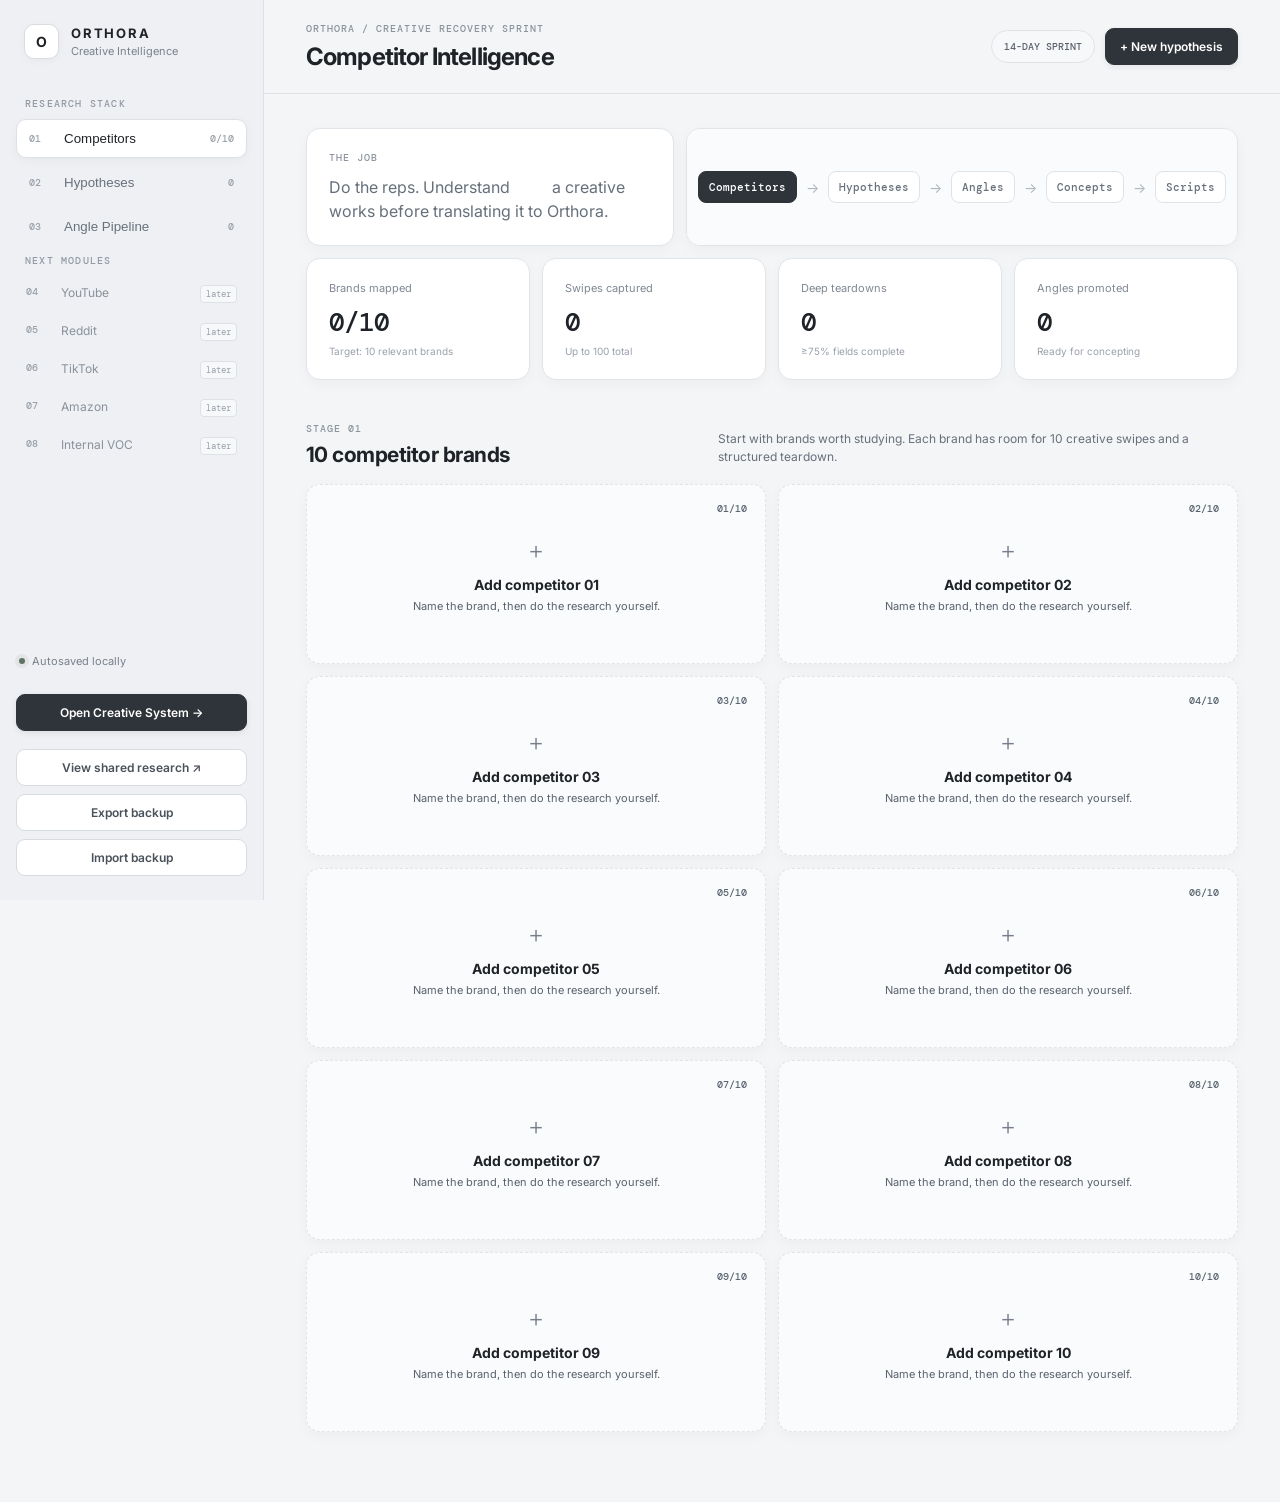
==== commit be41ed37: "Link Creative System from Creative Intelligence" ====
--- a/index.html
+++ b/index.html
@@ -33,6 +33,7 @@
       </div>
       <div class="sidebar-bottom">
         <div class="autosave"><span class="pulse"></span> Autosaved locally</div>
+        <a class="primary-btn full" style="display:block;text-align:center;text-decoration:none;margin-top:10px" href="creative-system.html">Open Creative System →</a>
         <a class="ghost-btn full" style="display:block;text-align:center;text-decoration:none;margin-top:10px" href="shared.html" target="_blank" rel="noopener">View shared research ↗</a>
         <button class="ghost-btn full" id="exportBtn">Export backup</button>
         <label class="ghost-btn full file-label">Import backup<input id="importInput" type="file" accept="application/json" hidden /></label>
